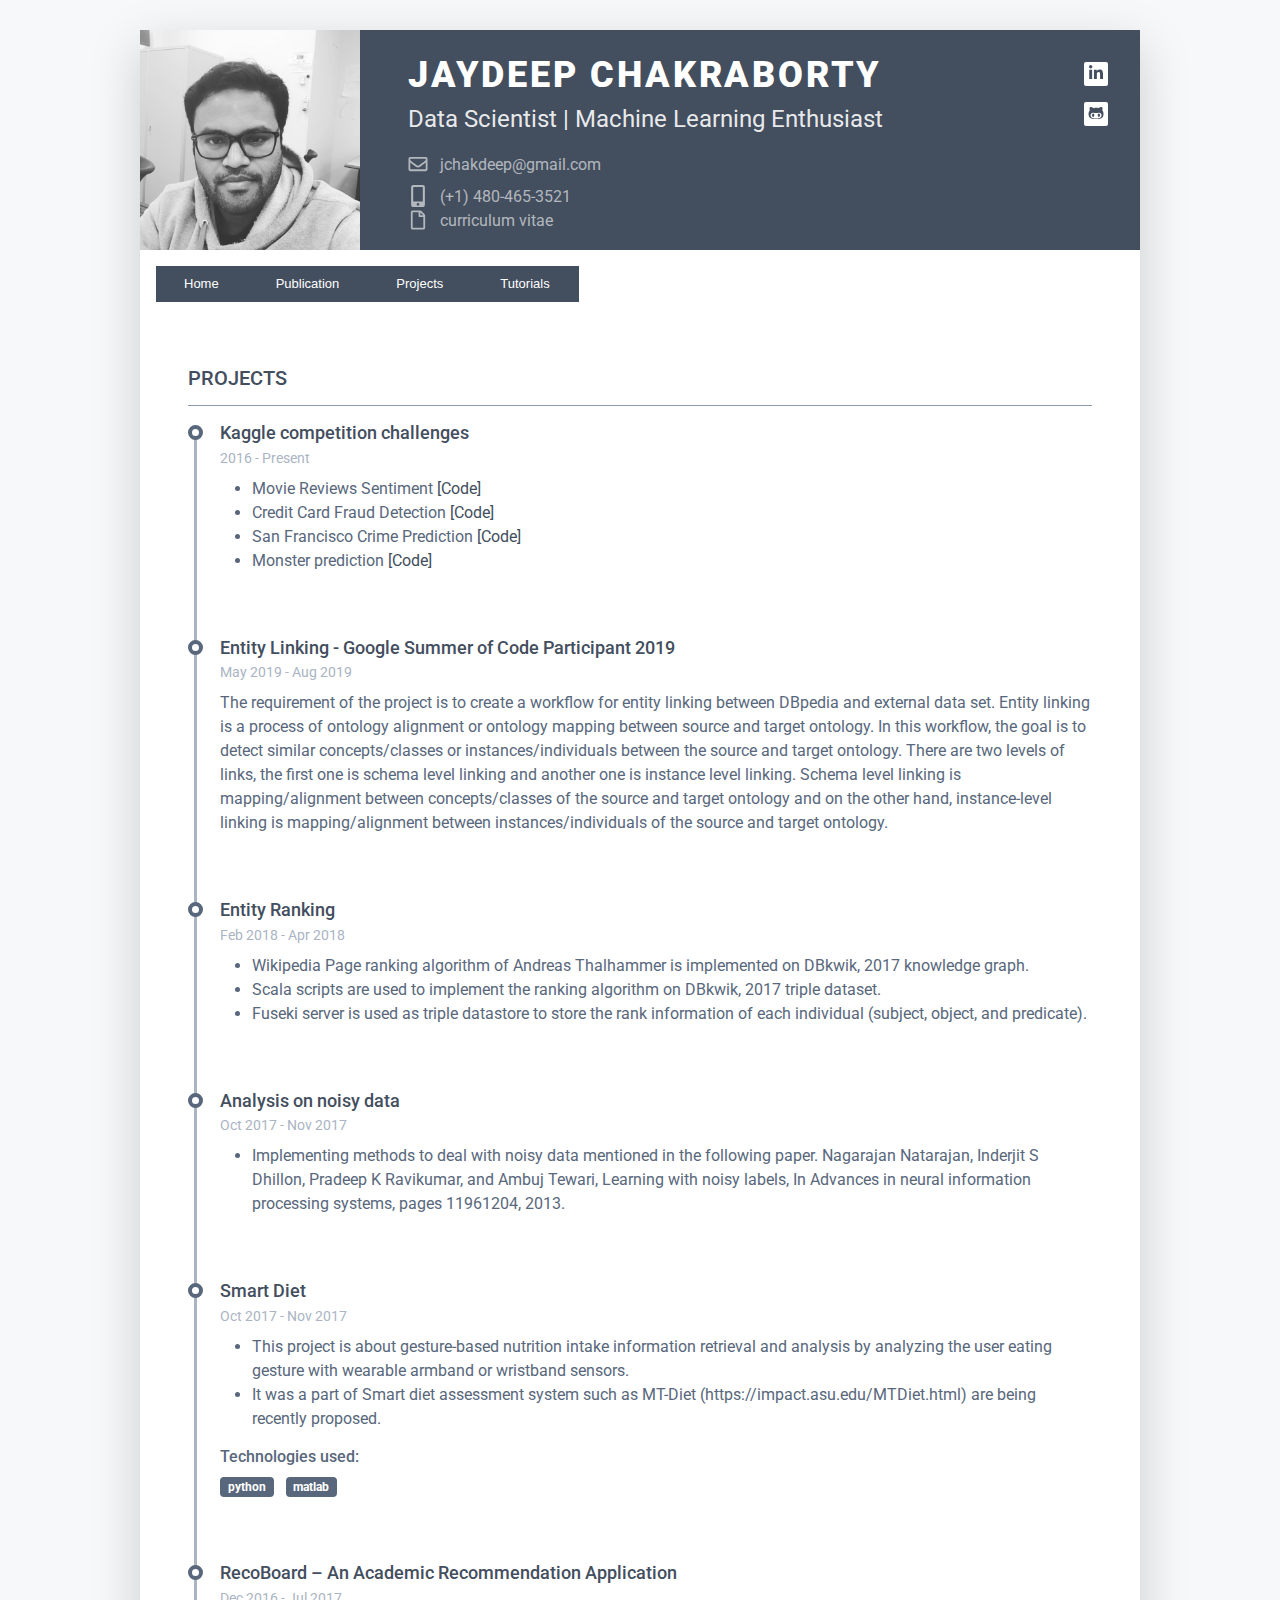
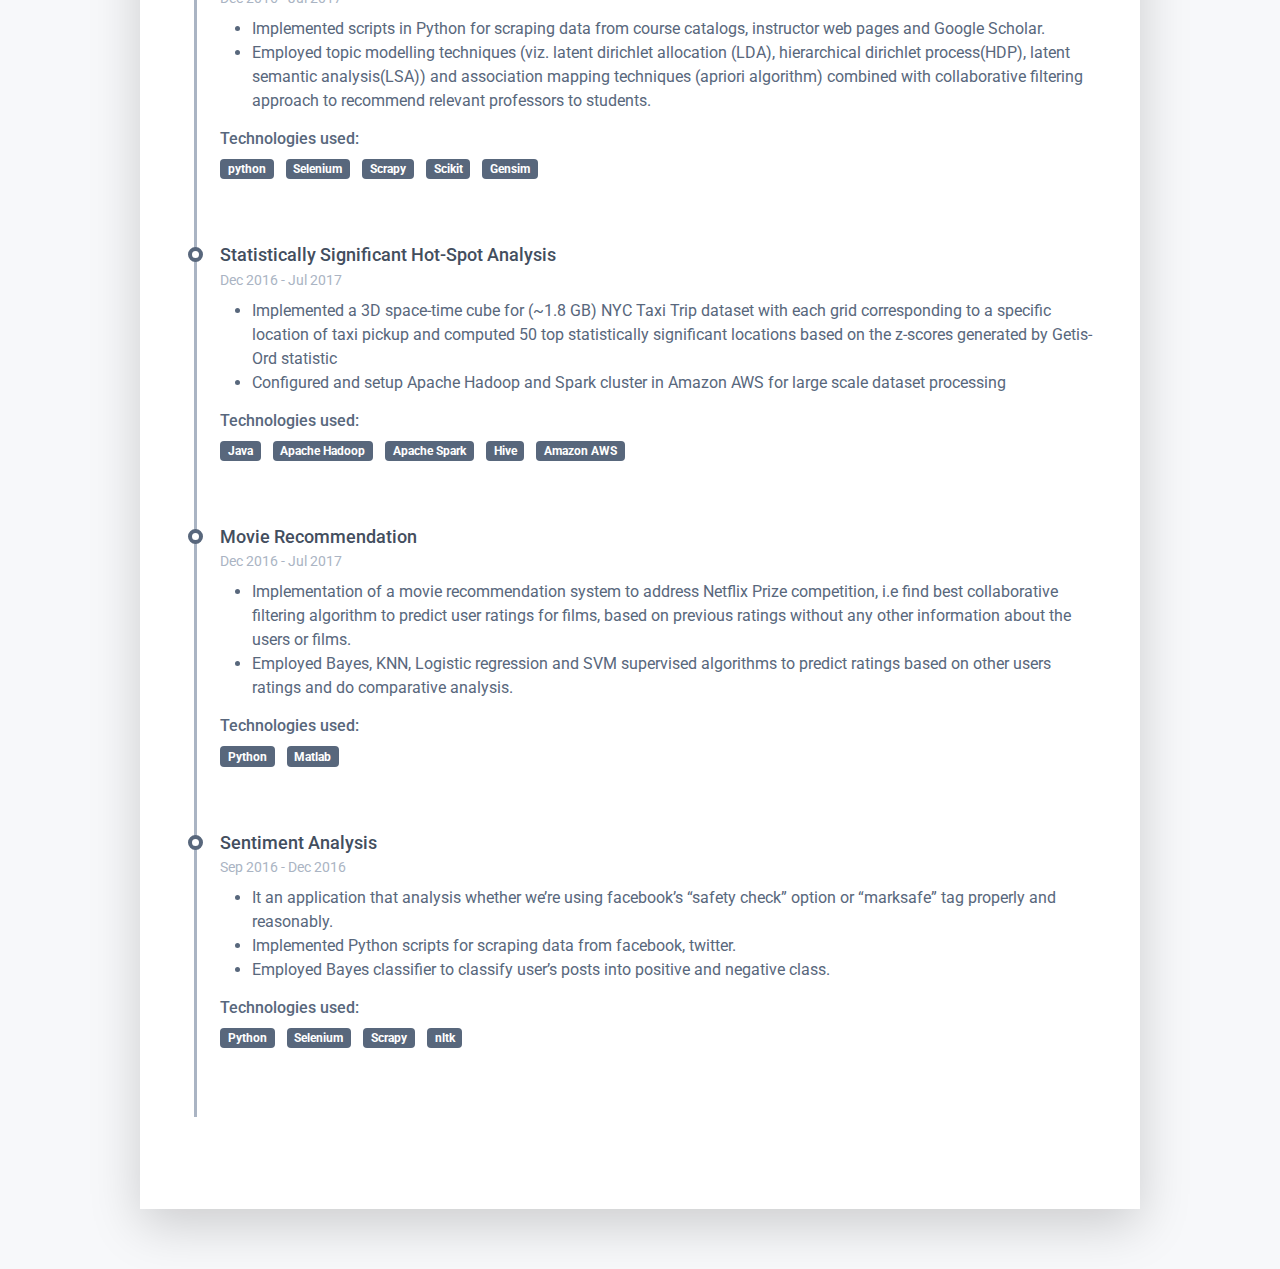
==== projects.html @ 5998aa80 "added tutorial" ====
<!DOCTYPE html>
<html lang="en"> 
<head>
    <title>Jaydeep Chakraborty - Git Page</title>
    
    <!-- Meta -->
    <meta charset="utf-8">
    
    <!-- Google Font -->
    <link href="https://fonts.googleapis.com/css?family=Roboto:300,400,500,700,900" rel="stylesheet">
    
    <!-- FontAwesome JS-->
	<script defer src="assets/fontawesome/js/all.min.js"></script>

	<!-- index CSS-->
	<link id="theme-style" rel="stylesheet" href="assets/index.css">
       
    <!-- Theme CSS -->  
    <link id="theme-style" rel="stylesheet" href="assets/css/pillar-1.css">
</head> 

<body>

    <article class="resume-wrapper text-center position-relative">
	    <div class="resume-wrapper-inner mx-auto text-start bg-white shadow-lg">
		    <header class="resume-header pt-4 pt-md-0">
			    <div class="row">
				    <div class="col-block col-md-auto resume-picture-holder text-center text-md-start">
				        <img class="picture" src="assets/images/profile.png" alt="">
				    </div><!--//col-->
				    <div class="col">
					    <div class="row p-4 justify-content-center justify-content-md-between">
						    <div class="primary-info col-auto">
							    <h1 class="name mt-0 mb-1 text-white text-uppercase text-uppercase">Jaydeep Chakraborty</h1>
							    <div class="title mb-3">Data Scientist | Machine Learning Enthusiast</div>
							    <ul class="list-unstyled">
								    <li class="mb-2">
								    	<a class="text-link" href="mailto:jchakdeep@gmail.com">
								    		<i class="far fa-envelope fa-fw me-2" data-fa-transform="grow-3"></i>
								    		jchakdeep@gmail.com
								    	</a>
								    </li>
								    <li>
								    	<a class="text-link" href="#">
								    		<i class="fas fa-mobile-alt fa-fw me-2" data-fa-transform="grow-6"></i>
								    		(+1) 480-465-3521
								    	</a>
								    </li>
								    <li>
								    	<a class="text-link" href="#">
								    		<i class="far fa-file fa-fw me-2" data-fa-transform="grow-3"></i>
								    		curriculum vitae
								    	</a>
								    </li>
							    </ul>
						    </div><!--//primary-info-->
						    <div class="secondary-info col-auto mt-2">
							    <ul class="resume-social list-unstyled">
					                <li class="mb-3">
					                	<a class="text-link" href="https://www.linkedin.com/in/chakraborty-jaydeep/">
					                		<span class="fa-container text-center me-2"><i class="fab fa-linkedin-in fa-fw"></i></span>
					                	</a>
					                </li>
					                <li class="mb-3">
					                	<a class="text-link" href="https://github.com/jaydeepchakraborty">
					                		<span class="fa-container text-center me-2"><i class="fab fa-github-alt fa-fw"></i></span>
					                	</a>
					                </li>
							    </ul>
						    </div><!--//secondary-info-->
					    </div><!--//row-->
					    
				    </div><!--//col-->
			    </div><!--//row-->
		    </header>

		    <div class="resume-body p-3">
				<ul class="nav">
				  <li><a href="index.html">Home</a></li>
				  <li><a href="publication.html">Publication</a></li>
				  <li><a href="projects.html">Projects</a></li>
				  <li><a href="tutorial.html">Tutorials</a></li>
				</ul>
			</div>


		    <div class="resume-body p-5">

			    <div class="row">
				    <div class="col-lg-12">
					    <section class="resume-section experience-section mb-5">
						    <h2 class="resume-section-title text-uppercase font-weight-bold pb-3 mb-3">PROJECTS</h2>
						    <div class="resume-section-content">
							    <div class="resume-timeline position-relative">

								    <article class="resume-timeline-item position-relative pb-5">						    
									    <div class="resume-timeline-item-header mb-2">
										    <div class="d-flex flex-column flex-md-row">
										        <h3 class="resume-position-title font-weight-bold mb-1">
										        	Kaggle competition challenges
										    	</h3>
										    </div><!--//row-->
										    <div class="resume-position-time">2016 - Present</div>
									    </div><!--//resume-timeline-item-header-->
									    <div class="resume-timeline-item-desc">
										    <ul>
											    <li>
											    	Movie Reviews Sentiment
											    	<a class="text-link" href="#">
											    			[Code]
											    	</a>
											    </li>
											    <li>
											    	Credit Card Fraud Detection
											    	<a class="text-link" href="#">
											    			[Code]
											    	</a>
											    </li>
											    <li>
											    	San Francisco Crime Prediction
											    	<a class="text-link" href="#">
											    			[Code]
											    	</a>
											    </li>
											    <li>
											    	Monster prediction
											    	<a class="text-link" href="#">
											    			[Code]
											    	</a>
											    </li>
										    </ul>
									    </div><!--//resume-timeline-item-desc-->

								    </article><!--//resume-timeline-item-->
								    
								    <article class="resume-timeline-item position-relative pb-5">					    
									    <div class="resume-timeline-item-header mb-2">
										    <div class="d-flex flex-column flex-md-row">
										        <h3 class="resume-position-title font-weight-bold mb-1">
										        	Entity Linking - Google Summer of Code Participant 2019
										    	</h3>
										    </div><!--//row-->
										    <div class="resume-position-time">May 2019 - Aug 2019</div>
									    </div><!--//resume-timeline-item-header-->
									    <div class="resume-timeline-item-desc">
										    <p>
										    The requirement of the project is to create a workflow for entity linking between DBpedia and external data set. Entity linking is a process of ontology alignment or ontology mapping between source and target ontology. In this workflow, the goal is to detect similar concepts/classes or instances/individuals between the source and target ontology. There are two levels of links, the first one is schema level linking and another one is instance level linking. Schema level linking is mapping/alignment between concepts/classes of the source and target ontology and on the other hand, instance-level linking is mapping/alignment between instances/individuals of the source and target ontology.
											</p>
									    </div><!--//resume-timeline-item-desc-->

								    </article><!--//resume-timeline-item-->								    

								    <article class="resume-timeline-item position-relative pb-5">								    
									    <div class="resume-timeline-item-header mb-2">
										    <div class="d-flex flex-column flex-md-row">
										        <h3 class="resume-position-title font-weight-bold mb-1">
										        	Entity Ranking
										    	</h3>
										    </div><!--//row-->
										    <div class="resume-position-time">Feb 2018 - Apr 2018</div>
									    </div><!--//resume-timeline-item-header-->
									    <div class="resume-timeline-item-desc">
										    <ul>
											    <li>
											    	Wikipedia Page ranking algorithm of Andreas Thalhammer is implemented on DBkwik, 2017 knowledge graph.
											    </li>
											    <li>
													Scala scripts are used to implement the ranking algorithm on DBkwik, 2017 triple dataset. 
											    </li>
											    <li>
											    	Fuseki server is used as triple datastore to store the rank information of each individual (subject, object, and predicate).
											    </li>
										    </ul>
									    </div><!--//resume-timeline-item-desc-->
								    </article><!--//resume-timeline-item-->	

								    <article class="resume-timeline-item position-relative pb-5">									    
									    <div class="resume-timeline-item-header mb-2">
										    <div class="d-flex flex-column flex-md-row">
										        <h3 class="resume-position-title font-weight-bold mb-1">
										        	Analysis on noisy data
										    	</h3>
										    </div><!--//row-->
										    <div class="resume-position-time">Oct 2017 - Nov 2017</div>
									    </div><!--//resume-timeline-item-header-->
									    <div class="resume-timeline-item-desc">
										    <ul>
											    <li>
											    	Implementing methods to deal with noisy data mentioned in the following paper. Nagarajan Natarajan, Inderjit S Dhillon, Pradeep K Ravikumar, and Ambuj Tewari, Learning with noisy labels, In Advances in neural information processing systems, pages 11961204, 2013.
											    </li>
										    </ul>
									    </div><!--//resume-timeline-item-desc-->
								    </article><!--//resume-timeline-item-->	

								    <article class="resume-timeline-item position-relative pb-5">									    
									    <div class="resume-timeline-item-header mb-2">
										    <div class="d-flex flex-column flex-md-row">
										        <h3 class="resume-position-title font-weight-bold mb-1">
										        	Smart Diet
										    	</h3>
										    </div><!--//row-->
										    <div class="resume-position-time">Oct 2017 - Nov 2017</div>
									    </div><!--//resume-timeline-item-header-->
									    <div class="resume-timeline-item-desc">
										    <ul>
											    <li>
											    	This project is about gesture-based nutrition intake information retrieval and analysis by analyzing the user eating gesture with wearable armband or wristband sensors.
											    </li>
											    <li>
											    	It was a part of Smart diet assessment system such as MT-Diet (https://impact.asu.edu/MTDiet.html) are being recently proposed.
											    </li>
										    </ul>
										    <h4 class="resume-timeline-item-desc-heading font-weight-bold">Technologies used:</h4>
										    <ul class="list-inline">
											    <li class="list-inline-item"><span class="badge bg-secondary badge-pill">python</span></li>
											    <li class="list-inline-item"><span class="badge bg-secondary badge-pill">matlab</span></li>
										    </ul>
									    </div><!--//resume-timeline-item-desc-->
								    </article><!--//resume-timeline-item-->	

								    <article class="resume-timeline-item position-relative pb-5">									    
									    <div class="resume-timeline-item-header mb-2">
										    <div class="d-flex flex-column flex-md-row">
										        <h3 class="resume-position-title font-weight-bold mb-1">
										        	RecoBoard – An Academic Recommendation Application
										    	</h3>
										    </div><!--//row-->
										    <div class="resume-position-time">Dec 2016 - Jul 2017</div>
									    </div><!--//resume-timeline-item-header-->
									    <div class="resume-timeline-item-desc">
										    <ul>
											    <li>
											    	Implemented scripts in Python for scraping data from course catalogs, instructor web pages and Google Scholar.
											    </li>
											    <li>
											    	Employed topic modelling techniques (viz. latent dirichlet allocation (LDA), hierarchical dirichlet process(HDP), latent semantic analysis(LSA)) and association mapping techniques (apriori algorithm) combined with collaborative filtering approach to recommend relevant professors to students.
											    </li>
										    </ul>
										    <h4 class="resume-timeline-item-desc-heading font-weight-bold">Technologies used:</h4>
										    <ul class="list-inline">
											    <li class="list-inline-item"><span class="badge bg-secondary badge-pill">python</span></li>
											    <li class="list-inline-item"><span class="badge bg-secondary badge-pill">Selenium</span></li>
											    <li class="list-inline-item"><span class="badge bg-secondary badge-pill">Scrapy</span></li>
											    <li class="list-inline-item"><span class="badge bg-secondary badge-pill">Scikit</span></li>
											    <li class="list-inline-item"><span class="badge bg-secondary badge-pill">Gensim</span></li>
										    </ul>
									    </div><!--//resume-timeline-item-desc-->
								    </article><!--//resume-timeline-item-->	

								    <article class="resume-timeline-item position-relative pb-5">									    
									    <div class="resume-timeline-item-header mb-2">
										    <div class="d-flex flex-column flex-md-row">
										        <h3 class="resume-position-title font-weight-bold mb-1">
										        	Statistically Significant Hot-Spot Analysis
										    	</h3>
										    </div><!--//row-->
										    <div class="resume-position-time">Dec 2016 - Jul 2017</div>
									    </div><!--//resume-timeline-item-header-->
									    <div class="resume-timeline-item-desc">
										    <ul>
											    <li>
											    	Implemented a 3D space-time cube for (~1.8 GB) NYC Taxi Trip dataset with each grid corresponding to a specific location of taxi pickup and computed 50 top statistically significant locations based on the z-scores generated by Getis-Ord statistic
											    </li>
											    <li>
											    	 Configured and setup Apache Hadoop and Spark cluster in Amazon AWS for large scale dataset processing
											    </li>
										    </ul>
										    <h4 class="resume-timeline-item-desc-heading font-weight-bold">Technologies used:</h4>
										    <ul class="list-inline">
											    <li class="list-inline-item"><span class="badge bg-secondary badge-pill">Java</span></li>
											    <li class="list-inline-item"><span class="badge bg-secondary badge-pill">Apache Hadoop</span></li>
											    <li class="list-inline-item"><span class="badge bg-secondary badge-pill">Apache Spark</span></li>
											    <li class="list-inline-item"><span class="badge bg-secondary badge-pill">Hive</span></li>
											    <li class="list-inline-item"><span class="badge bg-secondary badge-pill">Amazon AWS</span></li>
										    </ul>
									    </div><!--//resume-timeline-item-desc-->
								    </article><!--//resume-timeline-item-->	

								    <article class="resume-timeline-item position-relative pb-5">									    
									    <div class="resume-timeline-item-header mb-2">
										    <div class="d-flex flex-column flex-md-row">
										        <h3 class="resume-position-title font-weight-bold mb-1">
										        	Movie Recommendation
										    	</h3>
										    </div><!--//row-->
										    <div class="resume-position-time">Dec 2016 - Jul 2017</div>
									    </div><!--//resume-timeline-item-header-->
									    <div class="resume-timeline-item-desc">
										    <ul>
											    <li>
											    	Implementation of a movie recommendation system to address Netflix Prize competition, i.e find best collaborative filtering algorithm to predict user ratings for films, based on previous ratings without any other information about the users or films.
											    </li>
											    <li>
											    	 Employed Bayes, KNN, Logistic regression and SVM supervised algorithms to predict ratings based on other users ratings and do comparative analysis.
											    </li>
										    </ul>
										    <h4 class="resume-timeline-item-desc-heading font-weight-bold">Technologies used:</h4>
										    <ul class="list-inline">
											    <li class="list-inline-item"><span class="badge bg-secondary badge-pill">Python</span></li>
											    <li class="list-inline-item"><span class="badge bg-secondary badge-pill">Matlab</span></li>
										    </ul>
									    </div><!--//resume-timeline-item-desc-->
								    </article><!--//resume-timeline-item-->	

								    <article class="resume-timeline-item position-relative pb-5">									    
									    <div class="resume-timeline-item-header mb-2">
										    <div class="d-flex flex-column flex-md-row">
										        <h3 class="resume-position-title font-weight-bold mb-1">
										        	Sentiment Analysis
										    	</h3>
										    </div><!--//row-->
										    <div class="resume-position-time">Sep 2016 - Dec 2016</div>
									    </div><!--//resume-timeline-item-header-->
									    <div class="resume-timeline-item-desc">
										    <ul>
											    <li>
											    	It an application that analysis whether we’re using facebook’s “safety check” option or “marksafe” tag properly and reasonably.
											    </li>
											    <li>
											    	 Implemented Python scripts for scraping data from facebook, twitter.
											    </li>
											    <li>
											    	Employed Bayes classifier to classify user’s posts into positive and negative class.
											    </li>
										    </ul>
										    <h4 class="resume-timeline-item-desc-heading font-weight-bold">Technologies used:</h4>
										    <ul class="list-inline">
											    <li class="list-inline-item"><span class="badge bg-secondary badge-pill">Python</span></li>
											    <li class="list-inline-item"><span class="badge bg-secondary badge-pill">Selenium</span></li>
											    <li class="list-inline-item"><span class="badge bg-secondary badge-pill">Scrapy</span></li>
											    <li class="list-inline-item"><span class="badge bg-secondary badge-pill">nltk</span></li>
										    </ul>
									    </div><!--//resume-timeline-item-desc-->
								    </article><!--//resume-timeline-item-->	

							    </div><!--//resume-timeline-->
							    
						    </div>
					    </section><!--//experience-section-->
				    </div>
			    </div><!--//row-->

		    </div><!--//resume-body-->
		    
		    
	    </div>
    </article> 
</body>
</html>
---- assets/index.css ----
ul.nav {
    margin:0;
    padding:0;
    list-style:none;
    height:36px; 
    line-height:36px;
    background:#434E5E; /* you can change the backgorund color here. */
    font-family:Arial, Helvetica, sans-serif;
    font-size:13px;
    display:inline-flex !important;
}
ul.nav li {
    border-right:1px solid #434E5E; /* you can change the border color matching to your background color */
    float:left;
}
ul.nav a {
    display:inline !important;
    padding:0 28px;
    color:#fff !important;
    text-decoration:none;
}
ul.nav a:hover,
ul.nav li.current a {
    background:#434E5E;
}
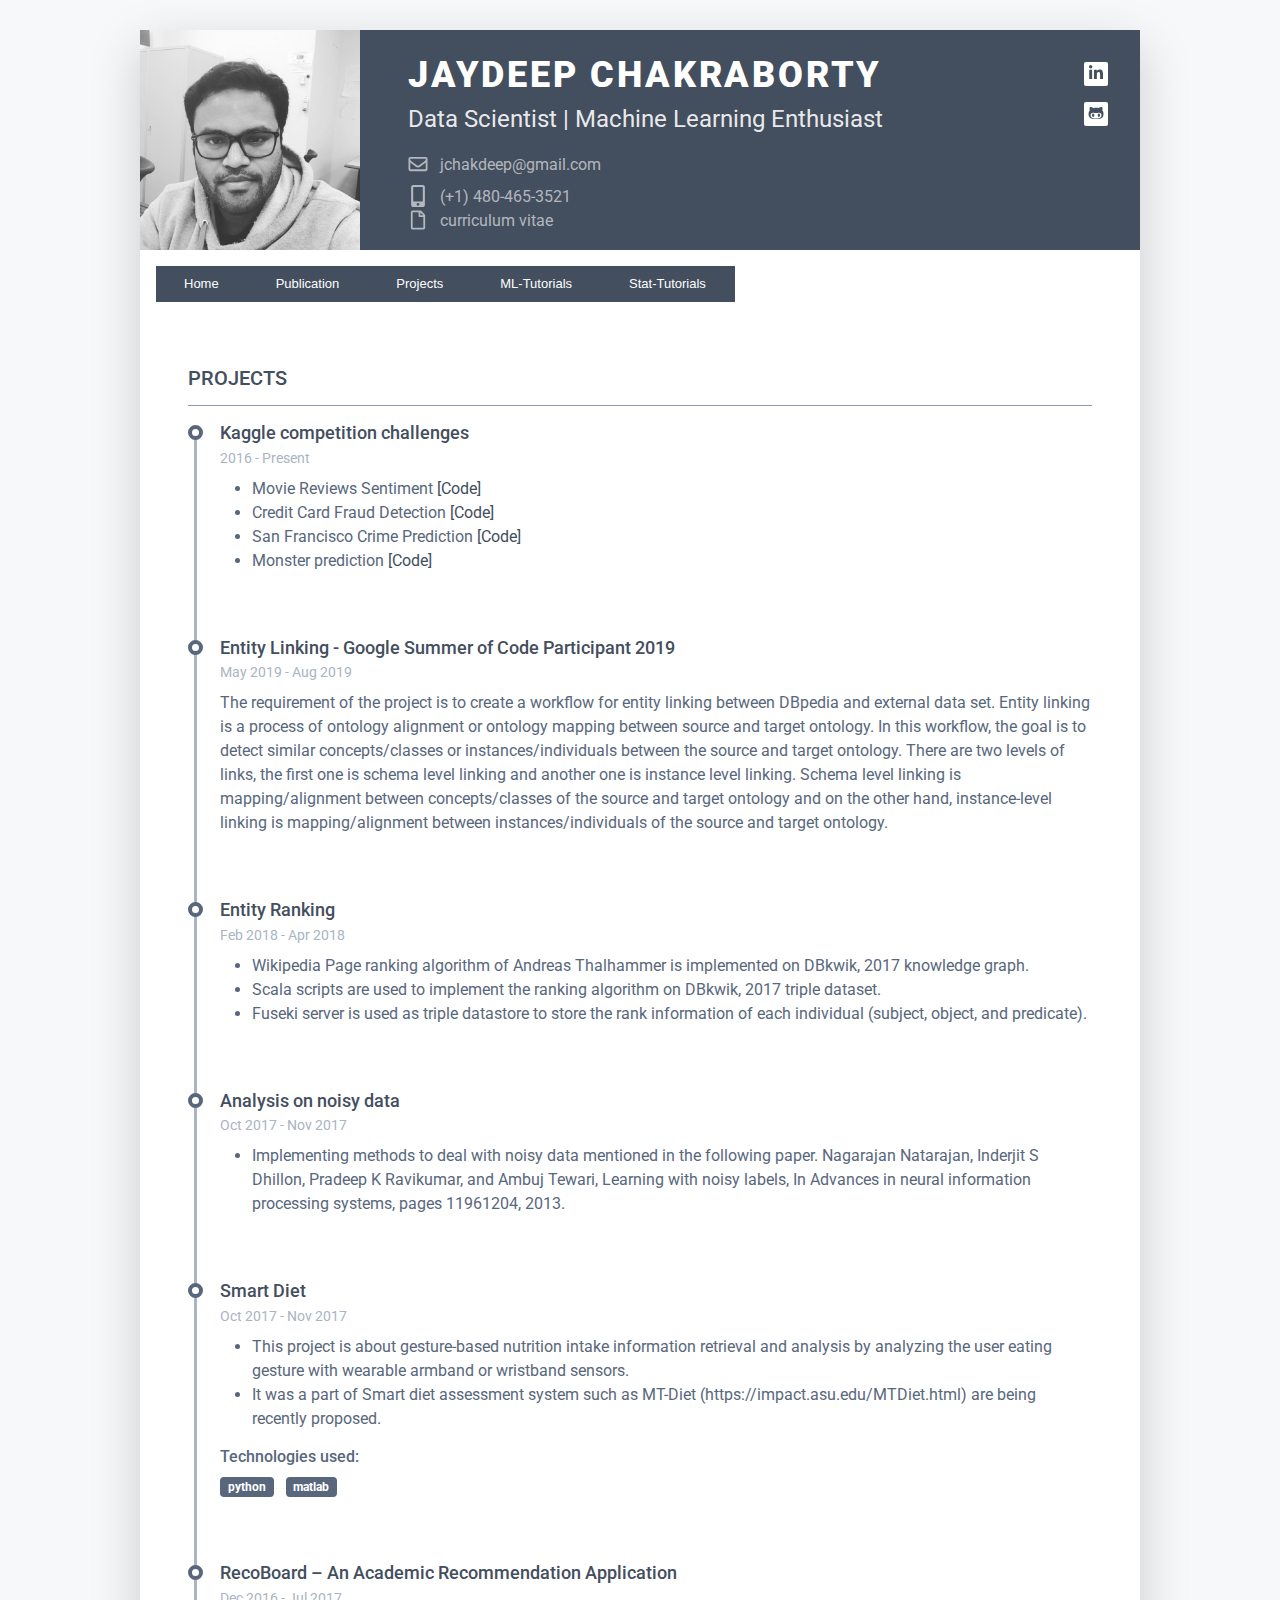
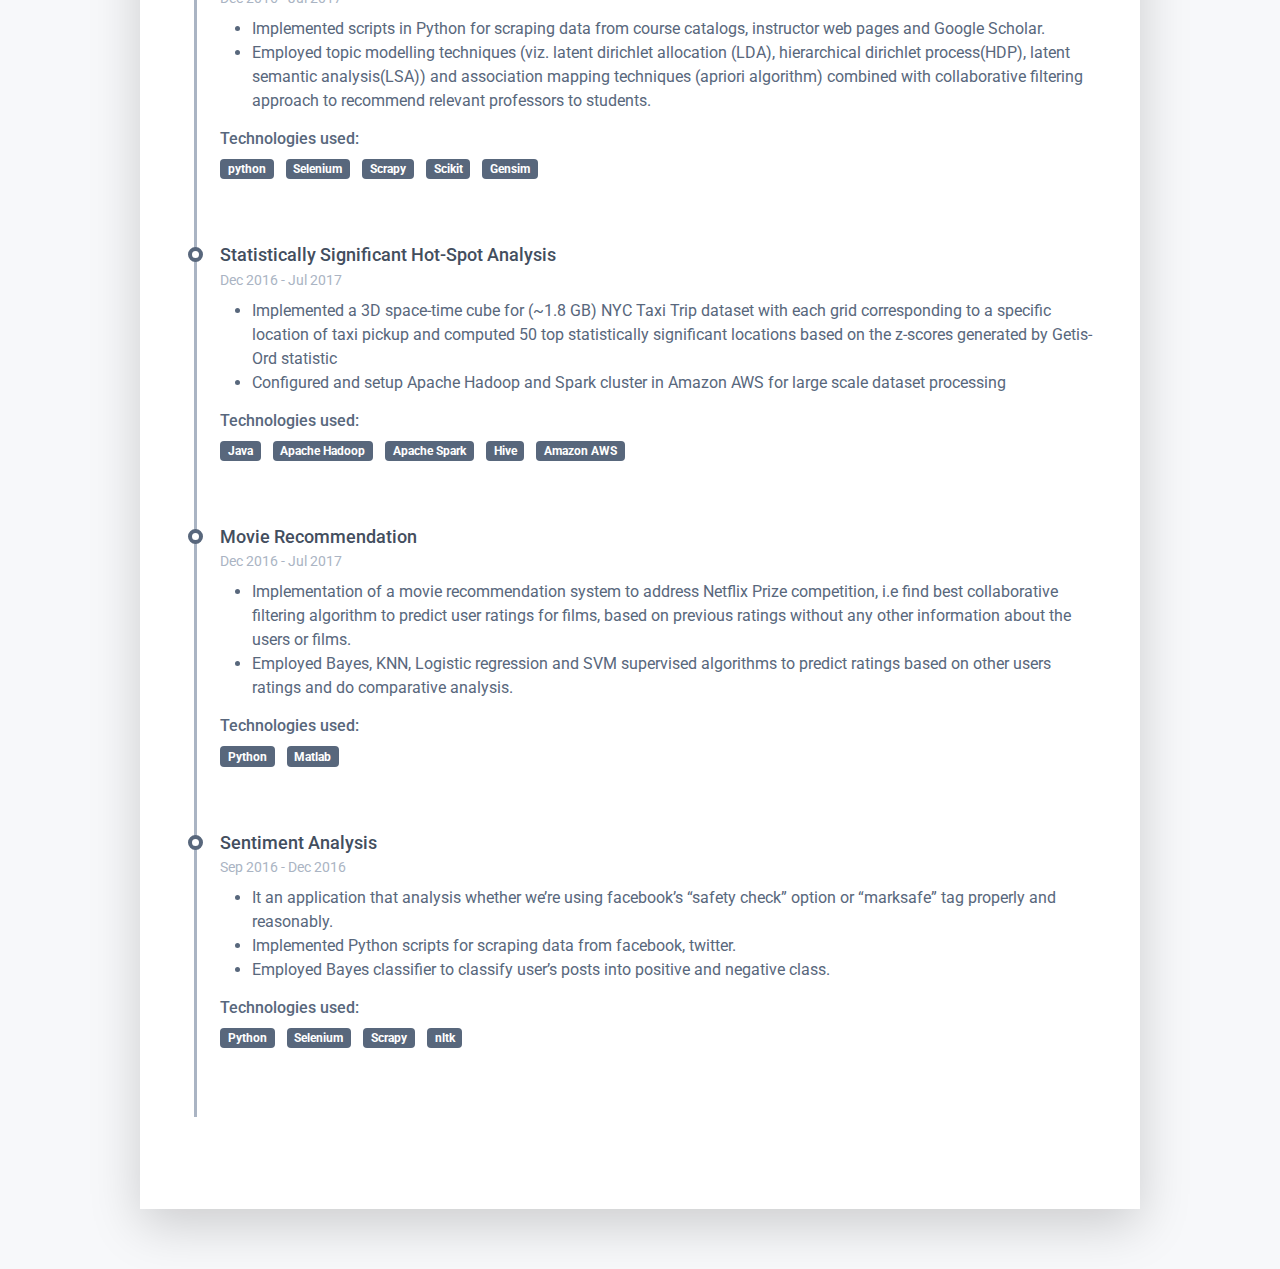
==== commit 78e61a3d: "stat test" ====
--- a/projects.html
+++ b/projects.html
@@ -79,7 +79,8 @@
 				  <li><a href="index.html">Home</a></li>
 				  <li><a href="publication.html">Publication</a></li>
 				  <li><a href="projects.html">Projects</a></li>
-				  <li><a href="tutorial.html">Tutorials</a></li>
+				  <li><a href="ml_tutorial.html">ML-Tutorials</a></li>
+				  <li><a href="stat_tutorial.html">Stat-Tutorials</a></li>
 				</ul>
 			</div>
 
